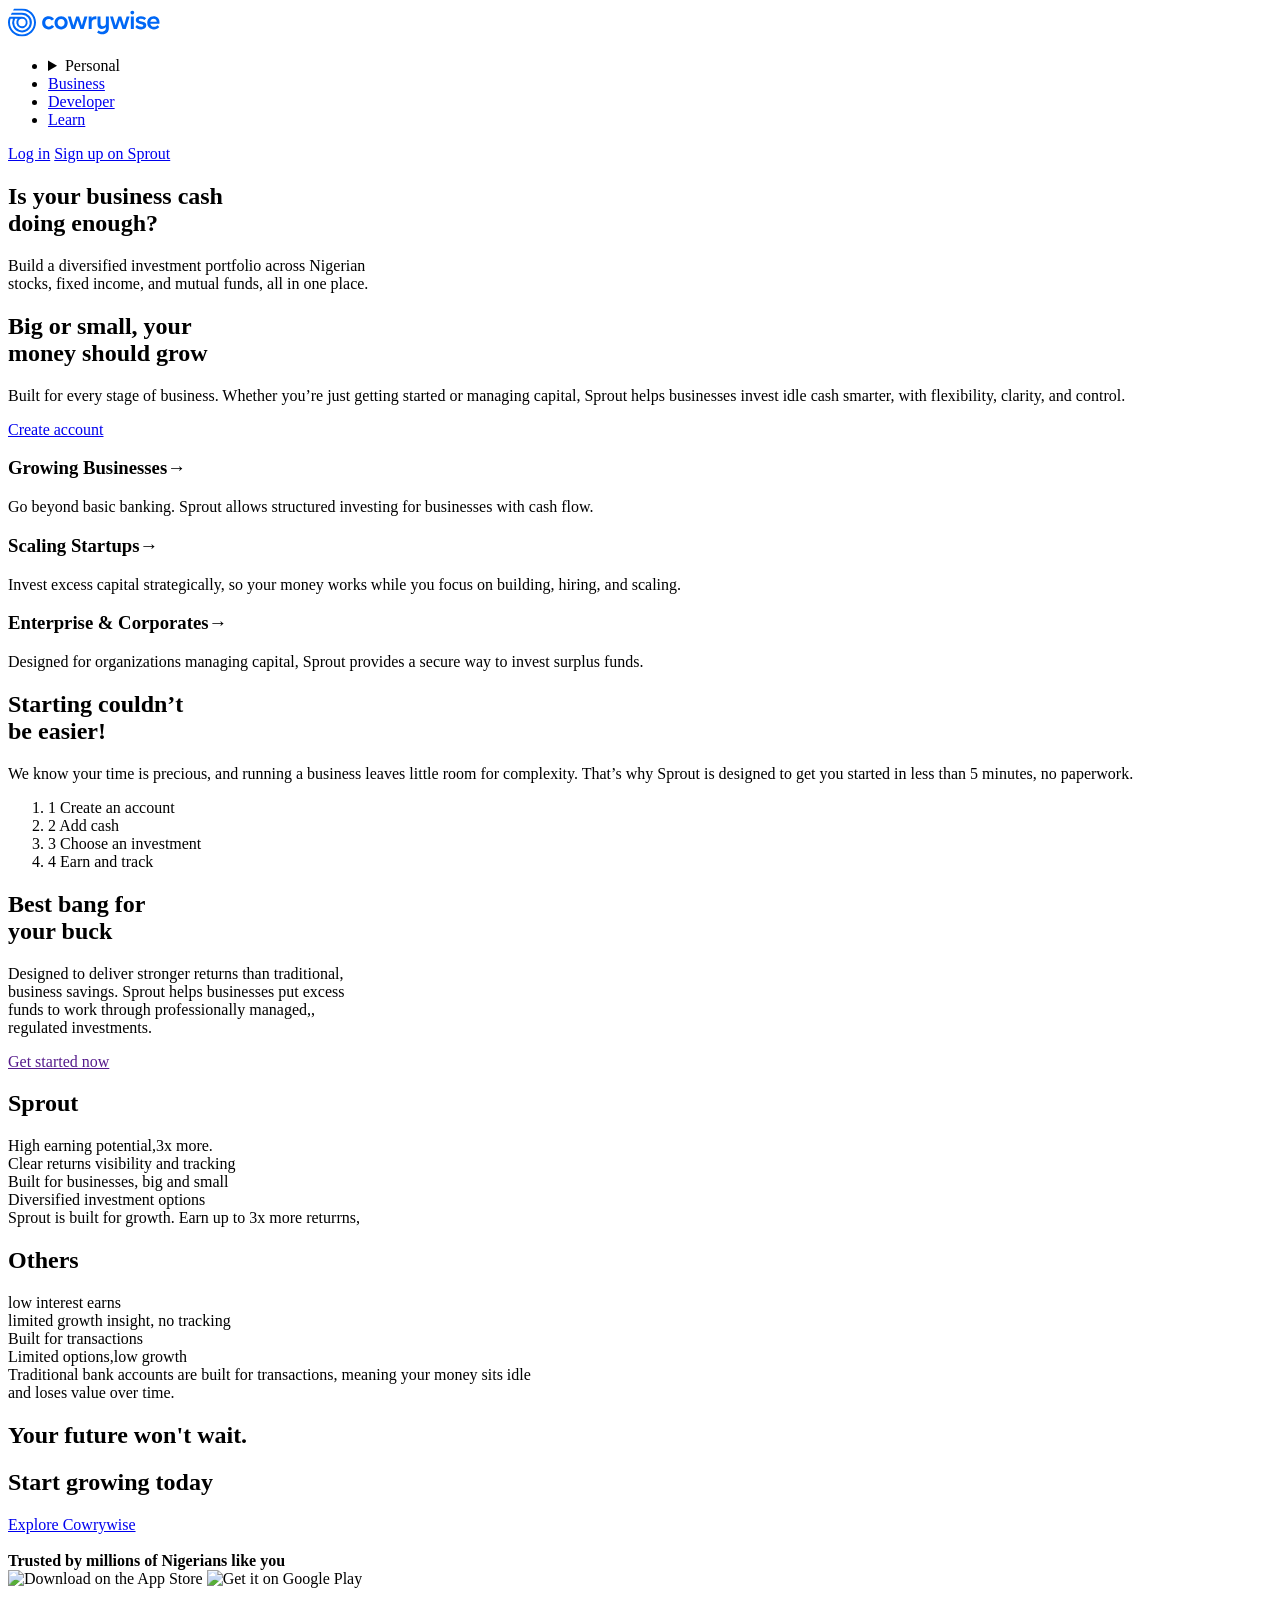
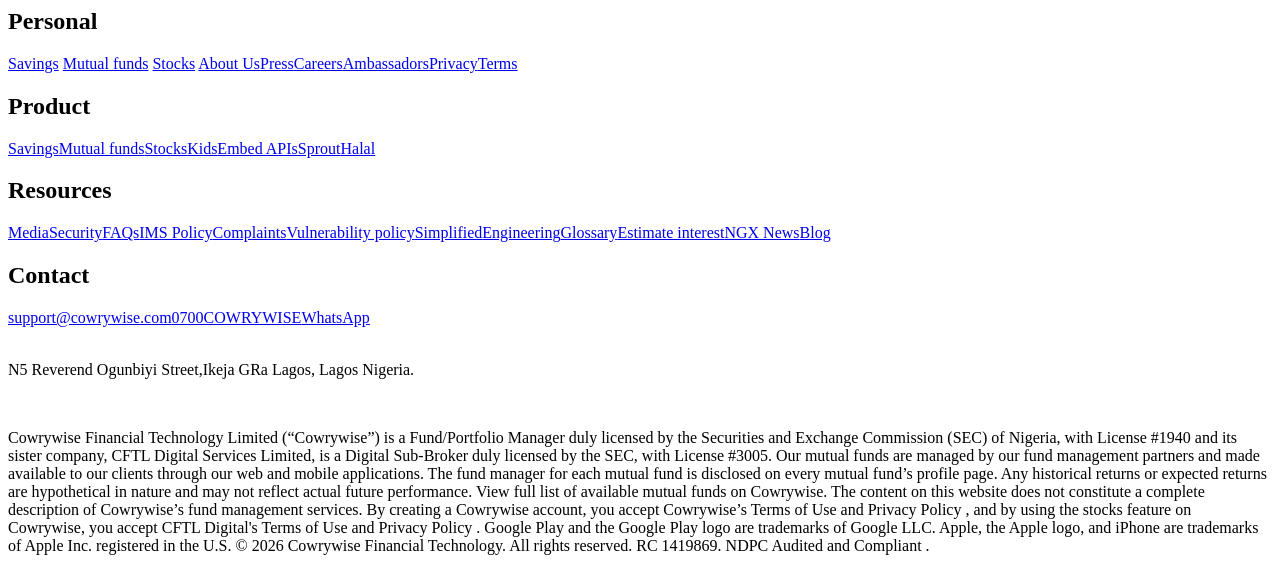
==== otherhtml/Business.html @ 8a28aaf8 "updated" ====
<!DOCTYPE html>
<html lang="en">

<head>
    <meta charset="UTF-8">
    <meta name="viewport" content="width=device-width, initial-scale=1.0">
    <meta name="description" content="Get started with Sprout, Cowrywise's investment platform for businesses.">
    <title>Sprout for Business | Cowrywise</title>
    <link rel="stylesheet" href="./Business.css">
</head>

<body>
    <header class="site-header">
        <nav class="site-nav" aria-label="Main navigation">
            <a class="nav-logo" href="../index.html" aria-label="Cowrywise home">
                <img src="../images/imgi_21_default.png" alt="Cowrywise">
            </a>
            <ul class="nav-links">
                <li class="personal-nav">
                    <details class="personal-dropdown">
                        <summary>Personal</summary>
                        <div class="personal-menu">
                            <div class="product-links" aria-label="Personal products">
                                <a class="product-link" href="../index.html#savings">
                                    <img src="./imgi_16_default.png" alt="">
                                    <span>
                                        <strong>Savings</strong>
                                        <small>Save and earn amazing returns</small>
                                    </span>
                                </a>
                                <a class="product-link" href="../index.html#mutual-funds">
                                    <img src="./imgi_17_default.png" alt="">
                                    <span>
                                        <strong>Mutual Funds</strong>
                                        <small>Grow your wealth without chasing charts</small>
                                    </span>
                                </a>
                                <a class="product-link" href="../index.html#stocks">
                                    <img src="./imgi_17_default%20(1).png" alt="">
                                    <span>
                                        <strong>Stocks</strong>
                                        <small>Own a slice of Nigeria's top companies</small>
                                    </span>
                                </a>
                            </div>
                            <div class="growth-tools">
                                <h2>Growth Tools</h2>
                                <a href="../index.html#products">Explore investment options</a>
                                <a href="./Personal.html#risk-assessment">Know your risk appetite</a>
                                <a href="../index.html#get-started">Plan your child's education</a>
                            </div>
                        </div>
                    </details>
                </li>
                <li><a class="current" href="#business" aria-current="page">Business</a></li>
                <li><a href="https://developer.cowrywise.com/">Developer</a></li>
                <li><a href="https://cowrywise.com/blog/">Learn</a></li>
            </ul>
            <div class="nav-actions">
                <a class="login-link" href="https://app.cowrywise.com/login">Log in</a>
                <a class="signup-link" href="https://app.cowrywise.com/signup">Sign up on Sprout</a>
            </div>
        </nav>
    </header>

    <main>
        <section class="business-intro" id="business" aria-labelledby="business-heading">
            <h1 id="business-heading">Is your business cash<br>doing enough?</h1>
            <p>Build a diversified investment portfolio across Nigerian<br class="desktop-break"> stocks, fixed income, and mutual funds, all in one place.</p>
        </section>

        <section class="business-growth" aria-labelledby="growth-heading">
            <div class="growth-intro">
                <h2 id="growth-heading">Big or small, your<br>money should grow</h2>
                <div class="growth-details">
                    <p>Built for every stage of business. Whether you’re just getting started or managing capital, Sprout helps businesses invest idle cash smarter, with flexibility, clarity, and control.</p>
                    <a class="growth-cta" href="https://app.cowrywise.com/signup">Create account</a>
                </div>
            </div>

            <div class="business-types" aria-label="Sprout for businesses at every stage">
                <article class="business-card business-card-growing">
                    <h3><span>Growing Businesses</span><span aria-hidden="true">→</span></h3>
                    <p>Go beyond basic banking. Sprout allows structured investing for businesses with cash flow.</p>
                </article>
                <article class="business-card business-card-startups">
                    <h3><span>Scaling Startups</span><span aria-hidden="true">→</span></h3>
                    <p>Invest excess capital strategically, so your money works while you focus on building, hiring, and scaling.</p>
                </article>
                <article class="business-card business-card-enterprise">
                    <h3><span>Enterprise &amp; Corporates</span><span aria-hidden="true">→</span></h3>
                    <p>Designed for organizations managing capital, Sprout provides a secure way to invest surplus funds.</p>
                </article>
            </div>
        </section>

        <section class="onboarding-hero" aria-labelledby="onboarding-heading">
            <div class="hero-intro">
                <h2 id="onboarding-heading">Starting couldn’t<br>be easier!</h2>
                <p>We know your time is precious, and running a business leaves little room for complexity. That’s why
                    Sprout is designed to get you started in less than 5 minutes, no paperwork.</p>
            </div>

            <ol class="steps" aria-label="How to get started with Sprout">
                <li class="step step-current">
                    <span class="step-number" aria-current="step">1</span>
                    <span class="step-label">Create an account</span>
                </li>
                <li class="step">
                    <span class="step-number">2</span>
                    <span class="step-label">Add cash</span>
                </li>
                <li class="step">
                    <span class="step-number">3</span>
                    <span class="step-label">Choose an investment</span>
                </li>
                <li class="step">
                    <span class="step-number">4</span>
                    <span class="step-label">Earn and track</span>
                </li>
            </ol>
        </section>
    </main>
 

       <section class="kin">
            <div class="kin-copy">
                <h2 class="kin-loop">Best  bang  for<br>your buck</h2>
                <p class="kin-description">
                  Designed to deliver stronger returns than traditional,<br> business savings. Sprout helps businesses put excess<br> funds to work through professionally managed,,<br> regulated investments.


                </p>
                <a href="" class="btn-4">Get started now</a>
            </div>
        </section>



        <section>
            <div class="roll-copy">
              <div class="roll-up">
                <h2 class="roll-time">
                    Sprout</h2>
                <p class="roll-description">
                   High  earning potential,3x more.<br>
                   Clear returns visibility and tracking<br>
                   Built  for  businesses, big and small<br>
                   Diversified investment options<br>
                   Sprout is built for growth. Earn up to 3x more returrns,
                     

                </p></div>
                  <div class="roll-up">
                <h2 class="roll-time">
                    Others
                </h2>
                <p class="roll-decription">
                 low interest earns<br>
                 limited growth insight, no tracking<br>
                 Built for transactions<br>
                 Limited  options,low growth<br>
                 Traditional bank accounts are built for transactions, meaning your money sits idle<br> and loses value over time.<br>
                 
                 </p></div>
                
            
                

                
                
            </div>
        </section>


        <section class="Sophia" id="get-started">
            <h2>Your future won't wait.</h2>
            <h2 class="future-heading">Start growing today</h2>
            <a href="https://cowrywise.com" class="come" target="_blank" rel="noopener noreferrer">Explore Cowrywise</a>
        </section>

        <section class="download-section">
            <img src="./imgi_38_default (1).png" alt="" class="star" loading="lazy">
            <div class="download-copy">
                <strong>Trusted by millions of Nigerians like you</strong>
                <div class="apple">
                    <img src="../imgi_39_default (1).png" alt="Download on the App Store" loading="lazy">
                    <img src="../imgi_40_default (1).png" alt="Get it on Google Play" loading="lazy">
                </div>
            </div>
        </section>
    </main>

    <footer class="site-footer">
        <nav class="time" aria-label="Footer navigation">
            <div class="gt-sum">
                <h2>Personal</h2>
                <a href="#savings">Savings</a>
                <a href="#mutual-funds">Mutual funds</a>
                <a href="#stocks">Stocks</a>
                <a href="#">About Us</a><a href="#">Press</a><a href="#">Careers</a><a href="#">Ambassadors</a><a href="#">Privacy</a><a href="#">Terms</a>
            </div>
            <div class="gt-sum">
                <h2>Product</h2>
                <a href="#">Savings</a><a href="#">Mutual funds</a><a href="#">Stocks</a><a href="#">Kids</a><a href="#">Embed APIs</a><a href="#">Sprout</a><a href="#">Halal</a>
            </div>
            <div class="gt-sum">
                <h2>Resources</h2>
                <a href="#">Media</a><a href="#">Security</a><a href="#">FAQs</a><a href="#">IMS Policy</a><a href="#">Complaints</a><a href="#">Vulnerability policy</a><a href="#">Simplified</a><a href="#">Engineering</a><a href="#">Glossary</a><a href="#">Estimate interest</a><a href="#">NGX News</a><a href="#">Blog</a>
            </div>
            <div class="gt-sum">
                <h2>Contact</h2>
                <a href="mailto:support@cowrywise.com">support@cowrywise.com</a><a href="tel:0700269779473">0700COWRYWISE</a><a href="#">WhatsApp</a>
            </div>
        </nav>

    </footer>
    <div class="main heading">
    <div class="Goggle-icon">
       <img src="../imgi_41_default.png" alt="">

       <img src="../imgi_42_default (1).png" alt=""><img src="../imgi_43_default (1).png" alt=""><img src="../imgi_45_default.png" alt=""><img src="../imgi_46_default (1).png" alt="">
    </div>
    <p> N5 Reverend Ogunbiyi Street,Ikeja GRa Lagos, Lagos Nigeria.</p>
    <div class="logo">
        <img src="../imgi_12_sec (1).png" alt="">
        <img src="../imgi_12_sec.png" alt="">
    </div>
    <p>
       Cowrywise Financial Technology Limited (“Cowrywise”) is a Fund/Portfolio Manager duly licensed by the Securities and Exchange Commission (SEC) of Nigeria, with License #1940 and its sister company, CFTL Digital Services Limited, is a Digital Sub-Broker duly licensed by the SEC, with License #3005.

      Our mutual funds are managed by our fund management partners and made available to our clients through our web and mobile applications. The fund manager for each mutual fund is disclosed on every mutual fund’s profile page. Any historical returns or expected returns are hypothetical in nature and may not reflect actual future performance. View full list of available mutual funds on Cowrywise.

The content on this website does not constitute a complete description of Cowrywise’s fund management services. By creating a Cowrywise account, you accept Cowrywise’s Terms of Use and Privacy Policy , and by using the stocks feature on Cowrywise, you accept CFTL Digital's Terms of Use and Privacy Policy .

Google Play and the Google Play logo are trademarks of Google LLC. Apple, the Apple logo, and iPhone are trademarks of Apple Inc. registered in the U.S.

© 2026  Cowrywise Financial Technology. All rights reserved. RC 1419869. NDPC Audited and Compliant .

    </p>
     
    </div>


</body>

</html>
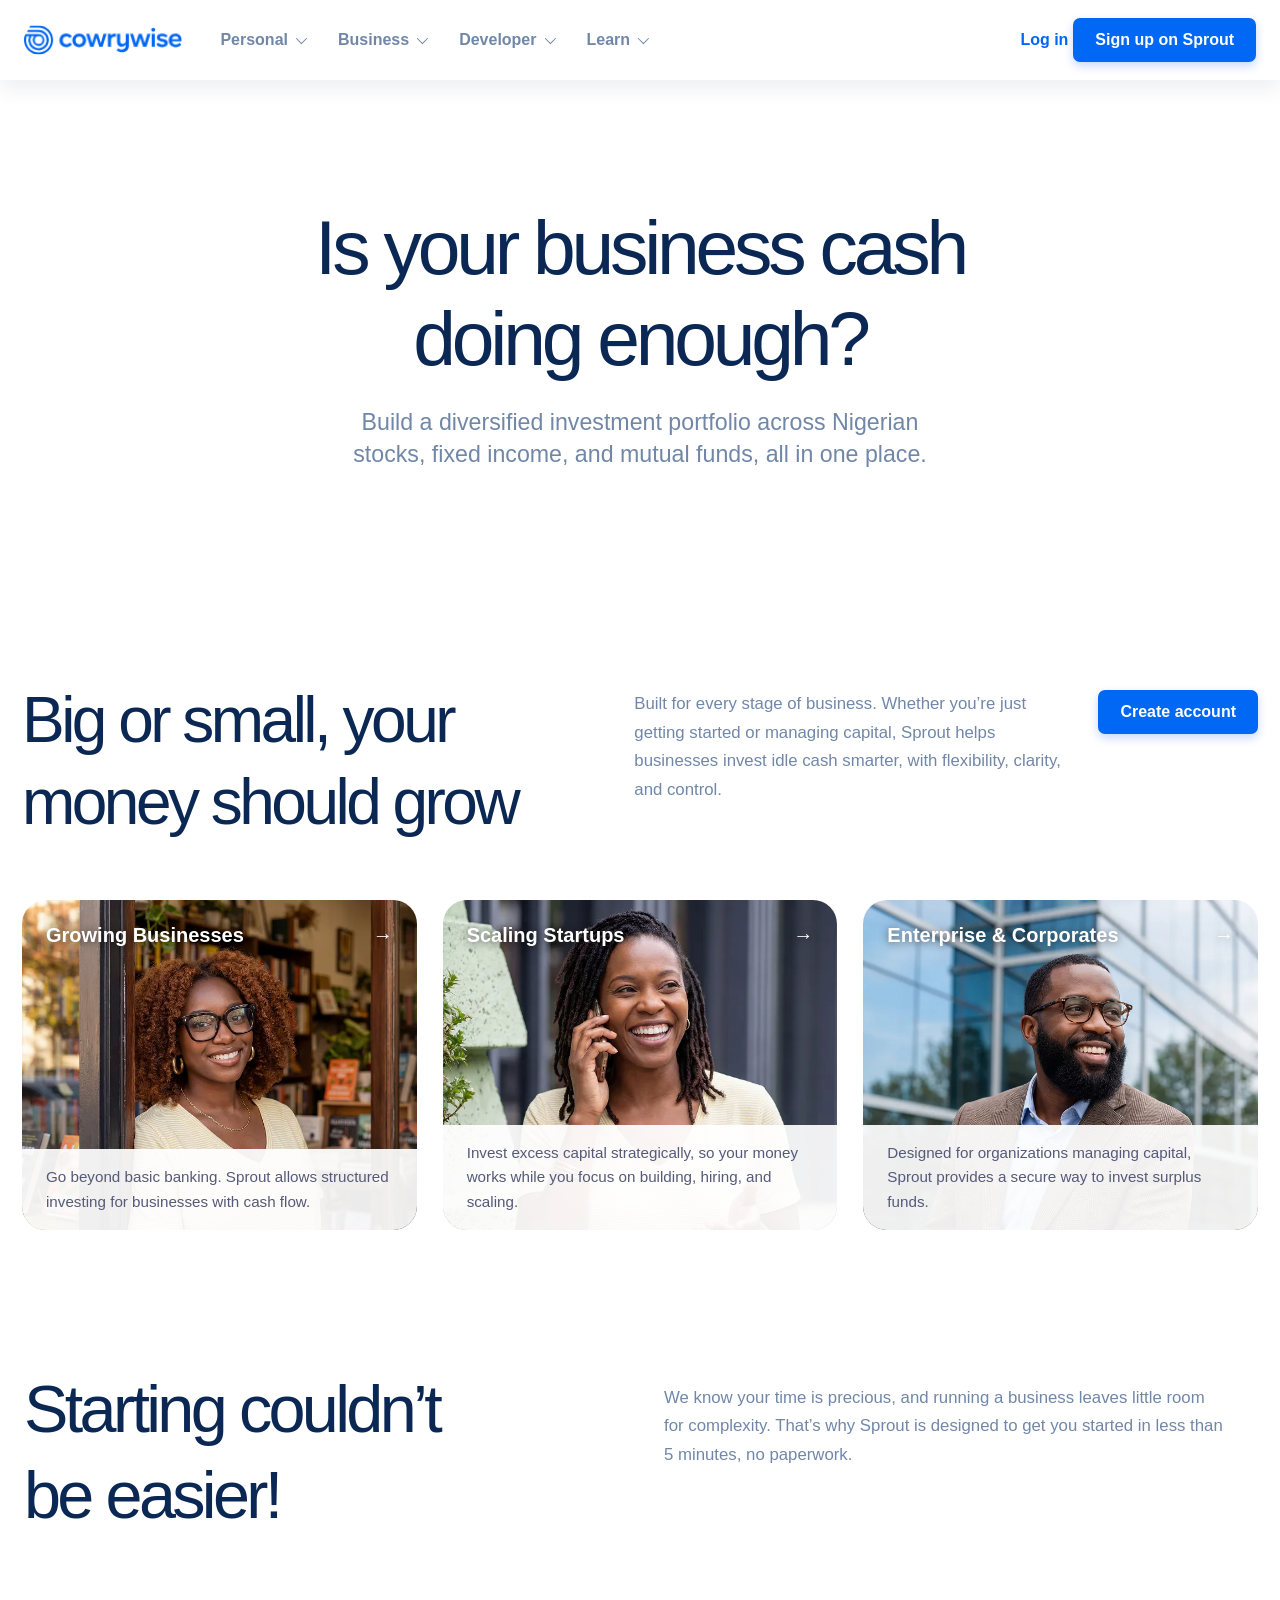
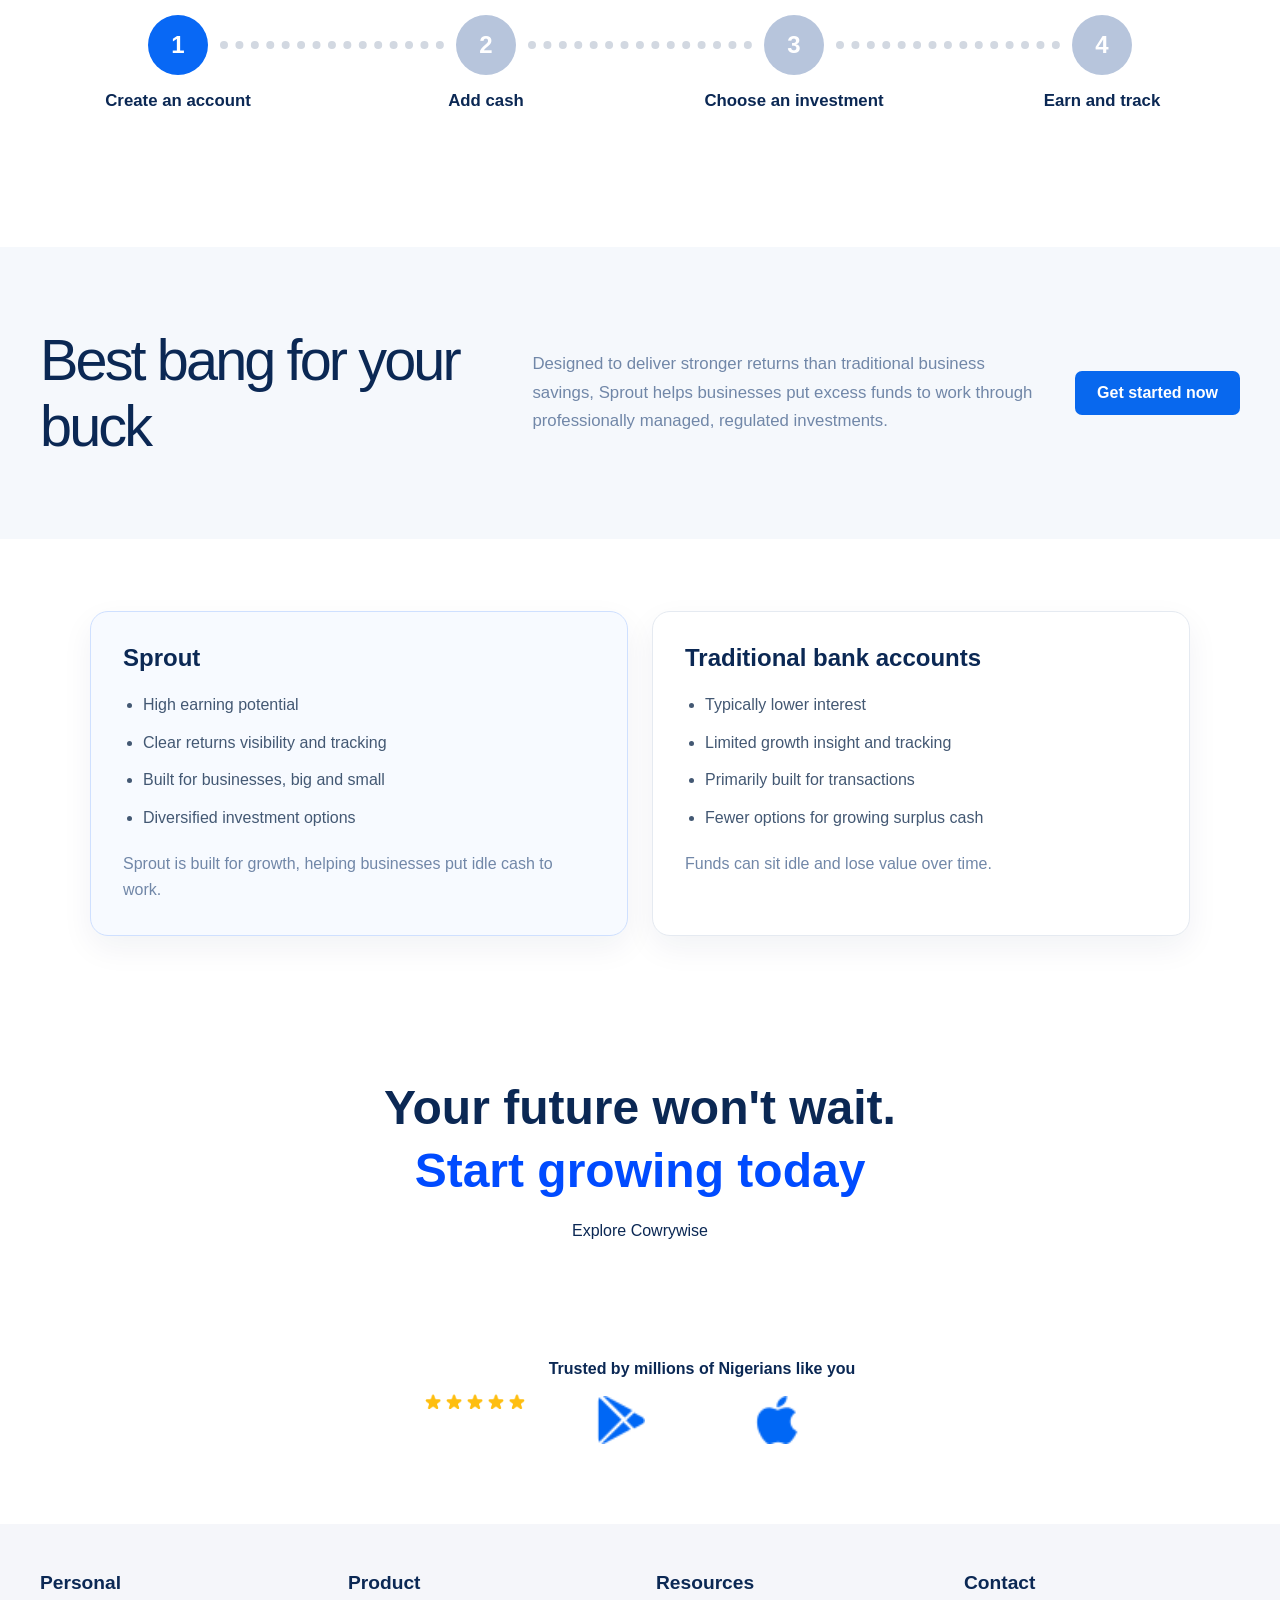
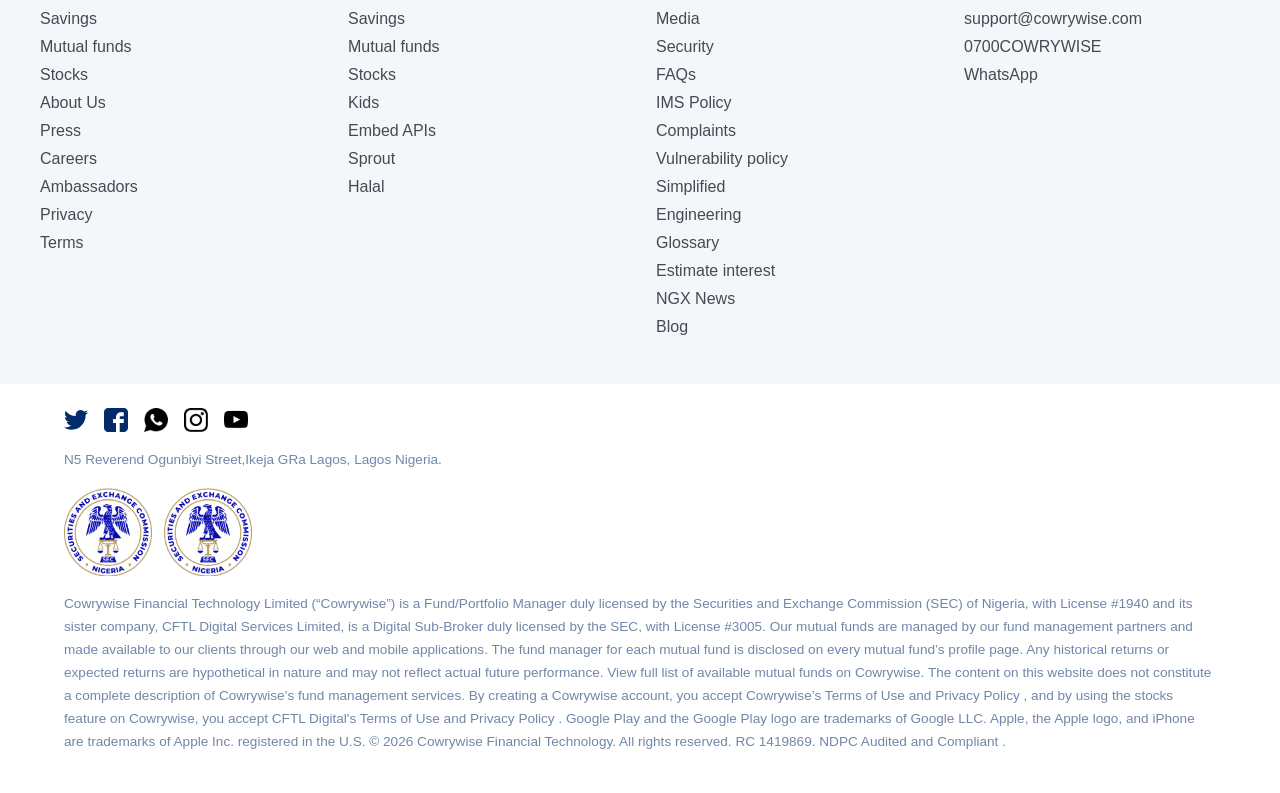
==== commit afc9a97a: "Update website pages and styles" ====
--- a/otherhtml/Business.html
+++ b/otherhtml/Business.html
@@ -6,7 +6,7 @@
     <meta name="viewport" content="width=device-width, initial-scale=1.0">
     <meta name="description" content="Get started with Sprout, Cowrywise's investment platform for businesses.">
     <title>Sprout for Business | Cowrywise</title>
-    <link rel="stylesheet" href="./Business.css">
+    <link rel="stylesheet" href="../othercss/Business.css">
 </head>
 
 <body>
@@ -36,7 +36,7 @@
                                     </span>
                                 </a>
                                 <a class="product-link" href="../index.html#stocks">
-                                    <img src="./imgi_17_default%20(1).png" alt="">
+                                    <img src="./imgi_17_default (1).png" alt="">
                                     <span>
                                         <strong>Stocks</strong>
                                         <small>Own a slice of Nigeria's top companies</small>
@@ -120,55 +120,38 @@
                 </li>
             </ol>
         </section>
-    </main>
- 
-
-       <section class="kin">
+        <section class="kin" aria-labelledby="kin-heading">
             <div class="kin-copy">
-                <h2 class="kin-loop">Best  bang  for<br>your buck</h2>
+                <h2 class="kin-loop" id="kin-heading">Best bang for your buck</h2>
                 <p class="kin-description">
-                  Designed to deliver stronger returns than traditional,<br> business savings. Sprout helps businesses put excess<br> funds to work through professionally managed,,<br> regulated investments.
-
-
+                    Designed to deliver stronger returns than traditional business savings, Sprout helps businesses put excess funds to work through professionally managed, regulated investments.
                 </p>
-                <a href="" class="btn-4">Get started now</a>
-            </div>
-        </section>
-
-
-
-        <section>
+                <a href="https://app.cowrywise.com/signup" class="btn-4">Get started now</a>
+            </div>
+        </section>
+
+        <section class="comparison-section" aria-label="Sprout compared with traditional bank accounts">
             <div class="roll-copy">
-              <div class="roll-up">
-                <h2 class="roll-time">
-                    Sprout</h2>
-                <p class="roll-description">
-                   High  earning potential,3x more.<br>
-                   Clear returns visibility and tracking<br>
-                   Built  for  businesses, big and small<br>
-                   Diversified investment options<br>
-                   Sprout is built for growth. Earn up to 3x more returrns,
-                     
-
-                </p></div>
-                  <div class="roll-up">
-                <h2 class="roll-time">
-                    Others
-                </h2>
-                <p class="roll-decription">
-                 low interest earns<br>
-                 limited growth insight, no tracking<br>
-                 Built for transactions<br>
-                 Limited  options,low growth<br>
-                 Traditional bank accounts are built for transactions, meaning your money sits idle<br> and loses value over time.<br>
-                 
-                 </p></div>
-                
-            
-                
-
-                
-                
+                <article class="roll-up">
+                    <h2 class="roll-time">Sprout</h2>
+                    <ul class="roll-description">
+                        <li>High earning potential</li>
+                        <li>Clear returns visibility and tracking</li>
+                        <li>Built for businesses, big and small</li>
+                        <li>Diversified investment options</li>
+                    </ul>
+                    <p>Sprout is built for growth, helping businesses put idle cash to work.</p>
+                </article>
+                <article class="roll-up">
+                    <h2 class="roll-time">Traditional bank accounts</h2>
+                    <ul class="roll-description">
+                        <li>Typically lower interest</li>
+                        <li>Limited growth insight and tracking</li>
+                        <li>Primarily built for transactions</li>
+                        <li>Fewer options for growing surplus cash</li>
+                    </ul>
+                    <p>Funds can sit idle and lose value over time.</p>
+                </article>
             </div>
         </section>
 
@@ -180,12 +163,12 @@
         </section>
 
         <section class="download-section">
-            <img src="./imgi_38_default (1).png" alt="" class="star" loading="lazy">
+            <img src="../images/imgi_38_default (1).png" alt="" class="star" loading="lazy">
             <div class="download-copy">
                 <strong>Trusted by millions of Nigerians like you</strong>
                 <div class="apple">
-                    <img src="../imgi_39_default (1).png" alt="Download on the App Store" loading="lazy">
-                    <img src="../imgi_40_default (1).png" alt="Get it on Google Play" loading="lazy">
+                    <img src="../images/imgi_39_default (1).png" alt="Download on the App Store" loading="lazy">
+                    <img src="../images/imgi_40_default (1).png" alt="Get it on Google Play" loading="lazy">
                 </div>
             </div>
         </section>
@@ -217,14 +200,14 @@
     </footer>
     <div class="main heading">
     <div class="Goggle-icon">
-       <img src="../imgi_41_default.png" alt="">
-
-       <img src="../imgi_42_default (1).png" alt=""><img src="../imgi_43_default (1).png" alt=""><img src="../imgi_45_default.png" alt=""><img src="../imgi_46_default (1).png" alt="">
+       <img src="../images/imgi_41_default.png" alt="">
+
+       <img src="../images/imgi_42_default (1).png" alt=""><img src="../images/imgi_43_default (1).png" alt=""><img src="../images/imgi_45_default.png" alt=""><img src="../images/imgi_46_default (1).png" alt="">
     </div>
     <p> N5 Reverend Ogunbiyi Street,Ikeja GRa Lagos, Lagos Nigeria.</p>
     <div class="logo">
-        <img src="../imgi_12_sec (1).png" alt="">
-        <img src="../imgi_12_sec.png" alt="">
+        <img src="../images/imgi_12_sec (1).png" alt="">
+        <img src="../images/imgi_12_sec.png" alt="">
     </div>
     <p>
        Cowrywise Financial Technology Limited (“Cowrywise”) is a Fund/Portfolio Manager duly licensed by the Securities and Exchange Commission (SEC) of Nigeria, with License #1940 and its sister company, CFTL Digital Services Limited, is a Digital Sub-Broker duly licensed by the SEC, with License #3005.
--- a/othercss/Business.css
+++ b/othercss/Business.css
@@ -0,0 +1,1135 @@
+* {
+    box-sizing: border-box;
+}
+
+html {
+    scroll-behavior: smooth;
+}
+
+body {
+    margin: 0;
+    color: #0b2854;
+    background: #fff;
+    font-family: Verdana, Geneva, Tahoma, sans-serif;
+}
+
+a {
+    color: inherit;
+    text-decoration: none;
+}
+
+.site-header {
+    position: sticky;
+    top: 0;
+    z-index: 2;
+    background: #fff;
+    box-shadow: 0 8px 20px rgb(16 42 82 / 8%);
+}
+
+.site-nav {
+    display: flex;
+    align-items: center;
+    gap: clamp(20px, 3vw, 48px);
+    width: min(1320px, 100%);
+    min-height: 80px;
+    margin: 0 auto;
+    padding: 12px 24px;
+}
+
+.nav-logo {
+    flex: 0 0 auto;
+}
+
+.nav-logo img {
+    display: block;
+    width: 158px;
+    height: auto;
+}
+
+.nav-links,
+.nav-actions {
+    display: flex;
+    align-items: center;
+}
+
+.nav-links {
+    gap: 34px;
+    margin: 0;
+    padding: 0;
+    list-style: none;
+}
+
+.nav-links > li > a,
+.personal-dropdown > summary,
+.login-link {
+    color: #7187a8;
+    font-size: 1rem;
+    font-weight: 600;
+}
+
+.nav-links > li > a,
+.personal-dropdown > summary {
+    display: inline-flex;
+    align-items: center;
+    gap: 8px;
+}
+
+.nav-links > li > a::after,
+.personal-dropdown > summary::after {
+    width: 7px;
+    height: 7px;
+    border-right: 1.5px solid currentColor;
+    border-bottom: 1.5px solid currentColor;
+    content: "";
+    transform: rotate(45deg) translateY(-2px);
+}
+
+.personal-dropdown {
+    position: static;
+}
+
+.personal-dropdown > summary {
+    cursor: pointer;
+    list-style: none;
+}
+
+.personal-dropdown > summary::-webkit-details-marker {
+    display: none;
+}
+
+.personal-dropdown[open] > summary::after {
+    transform: rotate(225deg) translateY(-2px);
+}
+
+.personal-menu {
+    position: absolute;
+    top: 100%;
+    left: max(16px, calc((100% - 814px) / 2));
+    display: none;
+    grid-template-columns: 1.45fr 0.9fr;
+    gap: 0;
+    width: min(814px, calc(100vw - 32px));
+    min-height: 308px;
+    padding: 34px 38px;
+    background: #fff;
+    border-radius: 14px;
+    box-shadow: 0 8px 24px rgb(19 48 84 / 7%);
+}
+
+.personal-dropdown[open] .personal-menu {
+    display: grid;
+}
+
+.product-links {
+    display: grid;
+    gap: 24px;
+    padding-right: 34px;
+}
+
+.product-link {
+    display: flex;
+    align-items: center;
+    gap: 24px;
+    min-width: 0;
+}
+
+.product-link img {
+    flex: 0 0 48px;
+    width: 48px;
+    height: 48px;
+    object-fit: contain;
+}
+
+.product-link span {
+    display: grid;
+    gap: 6px;
+}
+
+.product-link strong,
+.growth-tools h2 {
+    color: #0b2854;
+    font-size: 18px;
+    font-weight: 700;
+}
+
+.product-link small,
+.growth-tools a {
+    color: #7187a8;
+    font-size: 16px;
+    line-height: 1.5;
+}
+
+.growth-tools {
+    display: flex;
+    flex-direction: column;
+    align-items: flex-start;
+    gap: 10px;
+    padding-left: 50px;
+    border-left: 1px solid #edf1f6;
+}
+
+.growth-tools h2 {
+    margin: 0 0 4px;
+}
+
+.growth-tools a:hover,
+.product-link:hover strong {
+    color: #0868ee;
+}
+
+.nav-actions {
+    gap: 32px;
+    margin-left: auto;
+}
+
+.login-link {
+    color: #0068f5;
+}
+
+.signup-link {
+    padding: 13px 22px;
+    border-radius: 7px;
+    color: #fff;
+    background: #0068f5;
+    box-shadow: 0 4px 10px rgb(0 75 255 / 22%);
+    font-weight: 700;
+}
+
+.signup-link:hover {
+    background: #0055d4;
+}
+
+.business-intro {
+    display: flex;
+    min-height: 520px;
+    flex-direction: column;
+    align-items: center;
+    justify-content: center;
+    padding: 96px 24px 104px;
+    text-align: center;
+}
+
+.business-intro h1 {
+    margin: 0;
+    font-size: clamp(3.2rem, 6vw, 5rem);
+    font-weight: 500;
+    letter-spacing: -0.055em;
+    line-height: 1.18;
+}
+
+.business-intro p {
+    max-width: 800px;
+    margin: 24px 0 0;
+    color: #7187a8;
+    font-size: clamp(1.1rem, 2vw, 1.45rem);
+    line-height: 1.35;
+}
+
+.business-growth {
+    padding: 80px 22px 72px;
+}
+
+.growth-intro {
+    display: grid;
+    grid-template-columns: 0.95fr 1.05fr;
+    align-items: start;
+    gap: 48px;
+    width: min(1320px, 100%);
+    margin: 0 auto;
+}
+
+.growth-intro h2 {
+    margin: 0;
+    font-size: clamp(2.7rem, 5vw, 4rem);
+    font-weight: 500;
+    letter-spacing: -0.055em;
+    line-height: 1.28;
+}
+
+.growth-details {
+    display: grid;
+    grid-template-columns: minmax(0, 1fr) auto;
+    align-items: start;
+    gap: 28px;
+    padding-top: 10px;
+}
+
+.growth-details p {
+    max-width: 460px;
+    margin: 0;
+    color: #7187a8;
+    font-size: 1.05rem;
+    line-height: 1.7;
+}
+
+.growth-cta {
+    display: inline-flex;
+    justify-content: center;
+    padding: 13px 22px;
+    border-radius: 7px;
+    color: #fff;
+    background: #0068f5;
+    box-shadow: 0 4px 10px rgb(0 75 255 / 22%);
+    font-weight: 700;
+    white-space: nowrap;
+}
+
+.growth-cta:hover {
+    background: #0055d4;
+}
+
+.business-types {
+    display: grid;
+    grid-template-columns: repeat(3, minmax(0, 1fr));
+    gap: 26px;
+    width: min(1365px, 100%);
+    margin: 56px auto 0;
+}
+
+.business-card {
+    display: flex;
+    min-height: 330px;
+    flex-direction: column;
+    justify-content: space-between;
+    padding: 24px;
+    overflow: hidden;
+    border-radius: 24px;
+    background-color: #f5f6fa;
+    background-position: center top;
+    background-repeat: no-repeat;
+    background-size: cover;
+    transition: transform 0.3s ease, box-shadow 0.3s ease;
+}
+
+.business-card:hover {
+    transform: translateY(-6px);
+    box-shadow: 0 8px 20px rgb(0 0 0 / 13%);
+}
+
+.business-card h3 {
+    display: flex;
+    align-items: center;
+    justify-content: space-between;
+    gap: 12px;
+    margin: 0;
+    color: #fff;
+    font-size: 1.25rem;
+    text-shadow: 0 1px 8px rgb(0 0 0 / 55%);
+}
+
+.business-card p {
+    margin: 0 -24px -24px;
+    padding: 16px 24px;
+    color: #555a78;
+    background: rgb(255 255 255 / 92%);
+    font-size: 0.95rem;
+    line-height: 1.6;
+}
+
+.business-card-growing {
+    background-image: url("../otherhtml/imgi_7_growing-business-woman.png");
+}
+
+.business-card-startups {
+    background-image: url("../otherhtml/imgi_14_woman-on-phone.png");
+}
+
+.business-card-enterprise {
+    background-image: url("../otherhtml/imgi_9_corporates-man (1).png");
+}
+
+.onboarding-hero {
+    min-height: 545px;
+    padding: 64px 24px 56px;
+}
+
+.hero-intro {
+    display: grid;
+    grid-template-columns: 1fr 1fr;
+    align-items: start;
+    gap: 48px;
+    width: min(1320px, 100%);
+    margin: 0 auto;
+}
+
+.hero-intro h2 {
+    margin: 0;
+    font-size: clamp(3rem, 5.2vw, 4.5rem);
+    font-weight: 500;
+    letter-spacing: -0.055em;
+    line-height: 1.3;
+}
+
+.hero-intro p {
+    max-width: 560px;
+    margin: 18px 0 0;
+    color: #7187a8;
+    font-size: 1.05rem;
+    line-height: 1.7;
+}
+
+.steps {
+    display: flex;
+    width: min(1320px, 100%);
+    margin: 76px auto 0;
+    padding: 0;
+    list-style: none;
+}
+
+.step {
+    position: relative;
+    display: flex;
+    flex: 1 1 0;
+    flex-direction: column;
+    align-items: center;
+    gap: 16px;
+    text-align: center;
+}
+
+.step:not(:last-child)::after {
+    position: absolute;
+    top: 26px;
+    left: calc(50% + 42px);
+    width: calc(100% - 84px);
+    border-top: 8px dotted #d2d8e1;
+    content: "";
+}
+
+.step-number {
+    display: grid;
+    width: 60px;
+    height: 60px;
+    place-items: center;
+    border-radius: 50%;
+    color: #fff;
+    background: #b7c5dc;
+    font-size: 1.5rem;
+    font-weight: 700;
+}
+
+.step-current .step-number {
+    background: #0868f5;
+}
+
+.step-label {
+    color: #0b2854;
+    font-size: 1.05rem;
+    font-weight: 600;
+}
+
+a:focus-visible,
+.personal-dropdown > summary:focus-visible {
+    outline: 3px solid #ffbf47;
+    outline-offset: 4px;
+}
+
+@media (max-width: 900px) {
+    .site-nav {
+        display: grid;
+        grid-template-columns: minmax(0, 1fr) auto;
+        gap: 18px 28px;
+    }
+
+    .nav-links {
+        grid-column: 1 / -1;
+        justify-content: center;
+        gap: 20px;
+    }
+
+    .nav-actions {
+        margin-left: 0;
+        gap: 18px;
+    }
+
+    .hero-intro {
+        gap: 28px;
+    }
+
+    .growth-intro {
+        grid-template-columns: 1fr;
+        gap: 24px;
+    }
+
+    .growth-details {
+        grid-template-columns: minmax(0, 1fr) auto;
+    }
+
+    .step-label {
+        font-size: 0.95rem;
+    }
+
+}
+
+@media (max-width: 640px) {
+    .site-nav {
+        padding: 14px 18px;
+    }
+
+    .nav-logo img {
+        width: 140px;
+    }
+
+    .nav-links {
+        order: 3;
+        width: 100%;
+        justify-content: space-between;
+        gap: 10px;
+    }
+
+    .nav-links > li > a,
+    .personal-dropdown > summary,
+    .login-link {
+        font-size: 0.85rem;
+    }
+
+    .nav-actions {
+        gap: 12px;
+    }
+
+    .signup-link {
+        padding: 10px 12px;
+        font-size: 0.8rem;
+    }
+
+    .personal-menu {
+        left: 12px;
+        grid-template-columns: 1fr;
+        gap: 24px;
+        max-height: calc(100vh - 150px);
+        overflow-y: auto;
+        padding: 24px;
+    }
+
+    .product-links {
+        gap: 18px;
+        padding-right: 0;
+    }
+
+    .product-link {
+        gap: 16px;
+    }
+
+    .product-link small,
+    .growth-tools a {
+        font-size: 14px;
+    }
+
+    .growth-tools {
+        gap: 9px;
+        padding: 20px 0 0;
+        border-top: 1px solid #edf1f6;
+        border-left: 0;
+    }
+
+    .onboarding-hero {
+        min-height: 0;
+        padding: 48px 20px 40px;
+    }
+
+    .business-intro {
+        min-height: 460px;
+        padding: 72px 20px;
+    }
+
+    .business-intro h1 {
+        font-size: clamp(2.8rem, 12vw, 4rem);
+        line-height: 1.15;
+    }
+
+    .business-intro p {
+        font-size: 1.1rem;
+    }
+
+    .desktop-break {
+        display: none;
+    }
+
+    .business-growth {
+        padding: 52px 20px;
+    }
+
+    .growth-intro {
+        gap: 18px;
+    }
+
+    .growth-details {
+        grid-template-columns: 1fr;
+        gap: 18px;
+        padding-top: 0;
+    }
+
+    .business-types {
+        grid-template-columns: 1fr;
+        gap: 18px;
+        margin-top: 36px;
+    }
+
+    .business-card {
+        min-height: 300px;
+    }
+
+    .hero-intro {
+        grid-template-columns: 1fr;
+        gap: 18px;
+    }
+
+    .hero-intro h2 {
+        font-size: clamp(2.8rem, 12vw, 4rem);
+        line-height: 1.15;
+    }
+
+    .hero-intro p {
+        margin-top: 0;
+        font-size: 1rem;
+    }
+
+    .steps {
+        flex-direction: column;
+        gap: 24px;
+        margin-top: 40px;
+    }
+
+    .step {
+        display: grid;
+        grid-template-columns: 52px 1fr;
+        justify-items: start;
+        gap: 16px;
+        text-align: left;
+    }
+
+    .step:not(:last-child)::after {
+        top: 52px;
+        left: 25px;
+        width: 0;
+        height: 24px;
+        border-top: 0;
+        border-left: 6px dotted #d2d8e1;
+    }
+
+    .step-number {
+        width: 52px;
+        height: 52px;
+        font-size: 1.25rem;
+    }
+
+    .step-label {
+        align-self: center;
+    }
+
+}
+
+
+
+
+.btn-4 {
+    color: white;
+    border-radius:10px ;
+    background-color: #0868ee;
+    padding:10px 40px ;
+} 
+
+
+.kin-copy{
+    display: flex;
+    align-items: center;
+    gap:24px ;
+    justify-content:space-between;
+}
+
+.roll-copy{
+    display: flex;
+    
+    /* border:2px solid black ; */
+    gap:100px;
+    background-color:#FFFFFF ;
+    
+}
+
+/* .roll-description{
+    border:4px solid black ;
+
+} */
+
+.roll-up{
+    /* border:4px solid black ; */
+    background-color:#FFFFFF ;
+}
+
+
+@media (max-width: 700px) {
+    .kun {
+        flex-direction: column;
+        gap: 16px;
+    }
+
+    .kun img {
+        flex: none;
+    }
+}
+
+.Sophia {
+    padding: 72px 24px;
+    text-align: center;
+}
+
+.Sophia h2 {
+    margin: 0 0 8px;
+    font-size: clamp(1.8rem, 4vw, 3rem);
+}
+
+.Sophia .future-heading {
+    margin-bottom: 24px;
+    color: #004bff;
+}
+
+.download-section {
+    display: flex;
+    align-items: center;
+    justify-content: center;
+    gap: 24px;
+    padding: 40px 24px 72px;
+}
+
+.star {
+    width: 100px;
+    height: 100px;
+    object-fit: contain;
+}
+
+.download-copy {
+    display: grid;
+    gap: 18px;
+}
+
+.apple {
+    display: flex;
+    flex-wrap: wrap;
+    gap: 12px;
+}
+
+.apple img {
+    width: 145px;
+    max-height: 48px;
+    object-fit: contain;
+}
+
+.site-footer {
+    padding: 48px 24px;
+    background: #f5f6fa;
+}
+
+.time {
+    display: grid;
+    grid-template-columns: repeat(4, minmax(0, 1fr));
+    gap: 32px;
+    width: min(1200px, 100%);
+    margin: 0 auto;
+} 
+
+.gt-sum {
+    display: flex;
+    flex-direction: column;
+    align-items: flex-start;
+    gap: 10px;
+}
+
+.gt-sum h2 {
+    margin: 0 0 6px;
+    font-size: 1.2rem;
+}
+
+.gt-sum a {
+    color: #444a55;
+}
+
+.gt-sum a:hover,
+.links a:hover {
+    color: #004bff;
+}
+
+@media (max-width: 800px) {
+    .site-nav {
+        flex-wrap: wrap;
+    }
+
+    .nav-logo,
+    .links {
+        gap: 2px;
+        width:10px ;
+    }
+
+     .images {
+        grid-template-columns: repeat(2, minmax(0, 1fr));
+    }
+
+    .code-container {
+        grid-template-columns: 1fr;
+    }
+
+    .return-card {
+        min-height: 180px;
+    } 
+
+    .example-note {
+        grid-column: 1;
+        margin: 0;
+    }
+
+    .loop {
+        grid-template-columns: 1fr;
+        padding: 56px 24px;
+    }
+
+    .return-card {
+        min-height: 210px;
+    }
+
+    .time {
+        grid-template-columns: repeat(2, minmax(0, 1fr));
+    }
+}
+
+@media (max-width: 560px) { 
+      .site-footer{
+       align-items: flex-start;
+        padding: 14px 18px;
+
+
+      }
+    
+    }
+
+    .nav-logo {
+        width: 5%;
+        
+        flex-wrap: wrap;
+        justify-content: space-between;
+    }
+
+    .think {
+        width: 15px;
+    }
+
+    .links {
+        flex-wrap: wrap;
+        gap: 10px 16px;
+    }
+
+    .nav-actions {
+        gap: 5px;
+        width:10% ;
+    }
+
+    .intro {
+        padding: 56px 20px 40px;
+    }
+
+    .intro-inner {
+        grid-template-columns: 1fr;
+        gap: 24px;
+        min-height: 0;
+    }
+
+    .laugh {
+        text-align: center;
+        width:10vw ;
+        height:10vh ;
+    }
+
+    .laugh p {
+        margin-right: auto;
+        margin-left: auto;
+
+    }
+
+    .hero-art img {
+        max-height: 10px;
+    }
+
+    .laugh p {
+        font-size: 1rem;
+    }
+
+
+.site-header .nav-logo,
+.site-header .nav-actions {
+    width: auto;
+}
+
+.kin {
+    padding: 80px 24px;
+    background: #f5f8fc;
+}
+
+.kin-copy {
+    display: grid;
+    grid-template-columns: minmax(0, 0.9fr) minmax(0, 1fr) auto;
+    align-items: center;
+    gap: 40px;
+    width: min(1200px, 100%);
+    margin: 0 auto;
+}
+
+.kin-loop {
+    margin: 0;
+    font-size: clamp(2.4rem, 4.5vw, 3.8rem);
+    font-weight: 500;
+    letter-spacing: -0.05em;
+    line-height: 1.15;
+}
+
+.kin-description {
+    margin: 0;
+    color: #7187a8;
+    font-size: 1.05rem;
+    line-height: 1.7;
+}
+
+.btn-4 {
+    display: inline-flex;
+    align-items: center;
+    justify-content: center;
+    padding: 13px 22px;
+    border-radius: 7px;
+    color: #fff;
+    background: #0868ee;
+    font-weight: 700;
+    white-space: nowrap;
+}
+
+.btn-4:hover {
+    background: #0055d4;
+}
+
+.comparison-section {
+    padding: 72px 24px;
+}
+
+.roll-copy {
+    display: grid;
+    grid-template-columns: repeat(2, minmax(0, 1fr));
+    gap: 24px;
+    width: min(1100px, 100%);
+    margin: 0 auto;
+}
+
+.roll-up {
+    padding: 32px;
+    border: 1px solid #e5eaf1;
+    border-radius: 18px;
+    background: #fff;
+    box-shadow: 0 12px 32px rgb(16 42 82 / 6%);
+}
+
+.roll-up:first-child {
+    border-color: #cfe0ff;
+    background: #f7faff;
+}
+
+.roll-time {
+    margin: 0 0 20px;
+    color: #0b2854;
+    font-size: 1.5rem;
+}
+
+.roll-description {
+    display: grid;
+    gap: 12px;
+    margin: 0;
+    padding-left: 20px;
+    color: #435873;
+    line-height: 1.6;
+}
+
+.roll-up > p {
+    margin: 20px 0 0;
+    color: #7187a8;
+    line-height: 1.65;
+}
+
+.site-footer .time {
+    grid-template-columns: repeat(4, minmax(0, 1fr));
+}
+
+.Goggle-icon {
+    display: flex;
+    align-items: center;
+    gap: 16px;
+}
+
+.Goggle-icon img {
+    display: block;
+    width: 24px;
+    height: 24px;
+    object-fit: contain;
+}
+
+.logo {
+    display: flex;
+    align-items: center;
+    gap: 12px;
+    margin: 16px 0;
+}
+
+.logo img {
+    display: block;
+    width: 88px;
+    height: auto;
+    object-fit: contain;
+}
+
+.main.heading {
+    width: min(1200px, 100%);
+    margin: 0 auto;
+    padding: 24px;
+    color: #7187a8;
+    font-size: 0.85rem;
+    line-height: 1.7;
+}
+
+.main.heading > p {
+    margin: 16px 0;
+}
+
+@media (max-width: 900px) {
+    .site-footer .time {
+        grid-template-columns: repeat(2, minmax(0, 1fr));
+    }
+
+    .kin-copy {
+        grid-template-columns: 1fr 1fr;
+        gap: 24px;
+    }
+
+    .kin-copy .btn-4 {
+        grid-column: 2;
+        justify-self: start;
+    }
+}
+
+@media (max-width: 640px) {
+    .site-header .nav-logo {
+        width: auto;
+    }
+
+    .site-header .nav-actions {
+        width: auto;
+    }
+
+    .site-nav {
+        gap: 14px;
+    }
+
+    .nav-links {
+        justify-content: flex-start;
+        flex-wrap: wrap;
+    }
+
+    .kin {
+        padding: 52px 20px;
+    }
+
+    .kin-copy,
+    .roll-copy {
+        grid-template-columns: 1fr;
+    }
+
+    .kin-copy .btn-4 {
+        grid-column: auto;
+    }
+
+    .comparison-section {
+        padding: 48px 20px;
+    }
+
+    .roll-up {
+        padding: 24px;
+    }
+
+    .download-section {
+        flex-direction: column;
+        text-align: center;
+    }
+
+    .apple {
+        justify-content: center;
+    }
+
+    .site-footer .time {
+        grid-template-columns: 1fr 1fr;
+        gap: 28px 20px;
+    }
+
+    .Goggle-icon {
+        flex-wrap: wrap;
+    }
+}
+
+@media (max-width: 400px) {
+    .site-nav {
+        padding-right: 14px;
+        padding-left: 14px;
+    }
+
+    .nav-logo img {
+        width: 118px;
+    }
+
+    .signup-link {
+        padding: 9px;
+        font-size: 0.72rem;
+    }
+
+    .nav-actions {
+        gap: 8px;
+    }
+
+    .site-footer .time {
+        grid-template-columns: 1fr;
+    }
+}
+
+@media (max-width: 900px) {
+    .site-header .site-nav {
+        display: grid;
+        grid-template-areas:
+            "logo actions"
+            "links links";
+        grid-template-columns: max-content minmax(0, 1fr);
+        align-items: center;
+        gap: 14px 20px;
+    }
+
+    .site-header .nav-logo {
+        grid-area: logo;
+        justify-self: start;
+        width: max-content;
+    }
+
+    .site-header .nav-actions {
+        grid-area: actions;
+        justify-self: end;
+        justify-content: flex-end;
+        width: max-content;
+        margin-left: 0;
+    }
+
+    .site-header .nav-links {
+        grid-area: links;
+        justify-content: center;
+        width: auto;
+        margin: 0;
+    }
+}
+
+@media (max-width: 640px) {
+    .site-header .site-nav {
+        gap: 12px 14px;
+        padding: 12px 18px;
+    }
+
+    .site-header .nav-links {
+        justify-content: flex-start;
+        gap: 10px 20px;
+    }
+}
